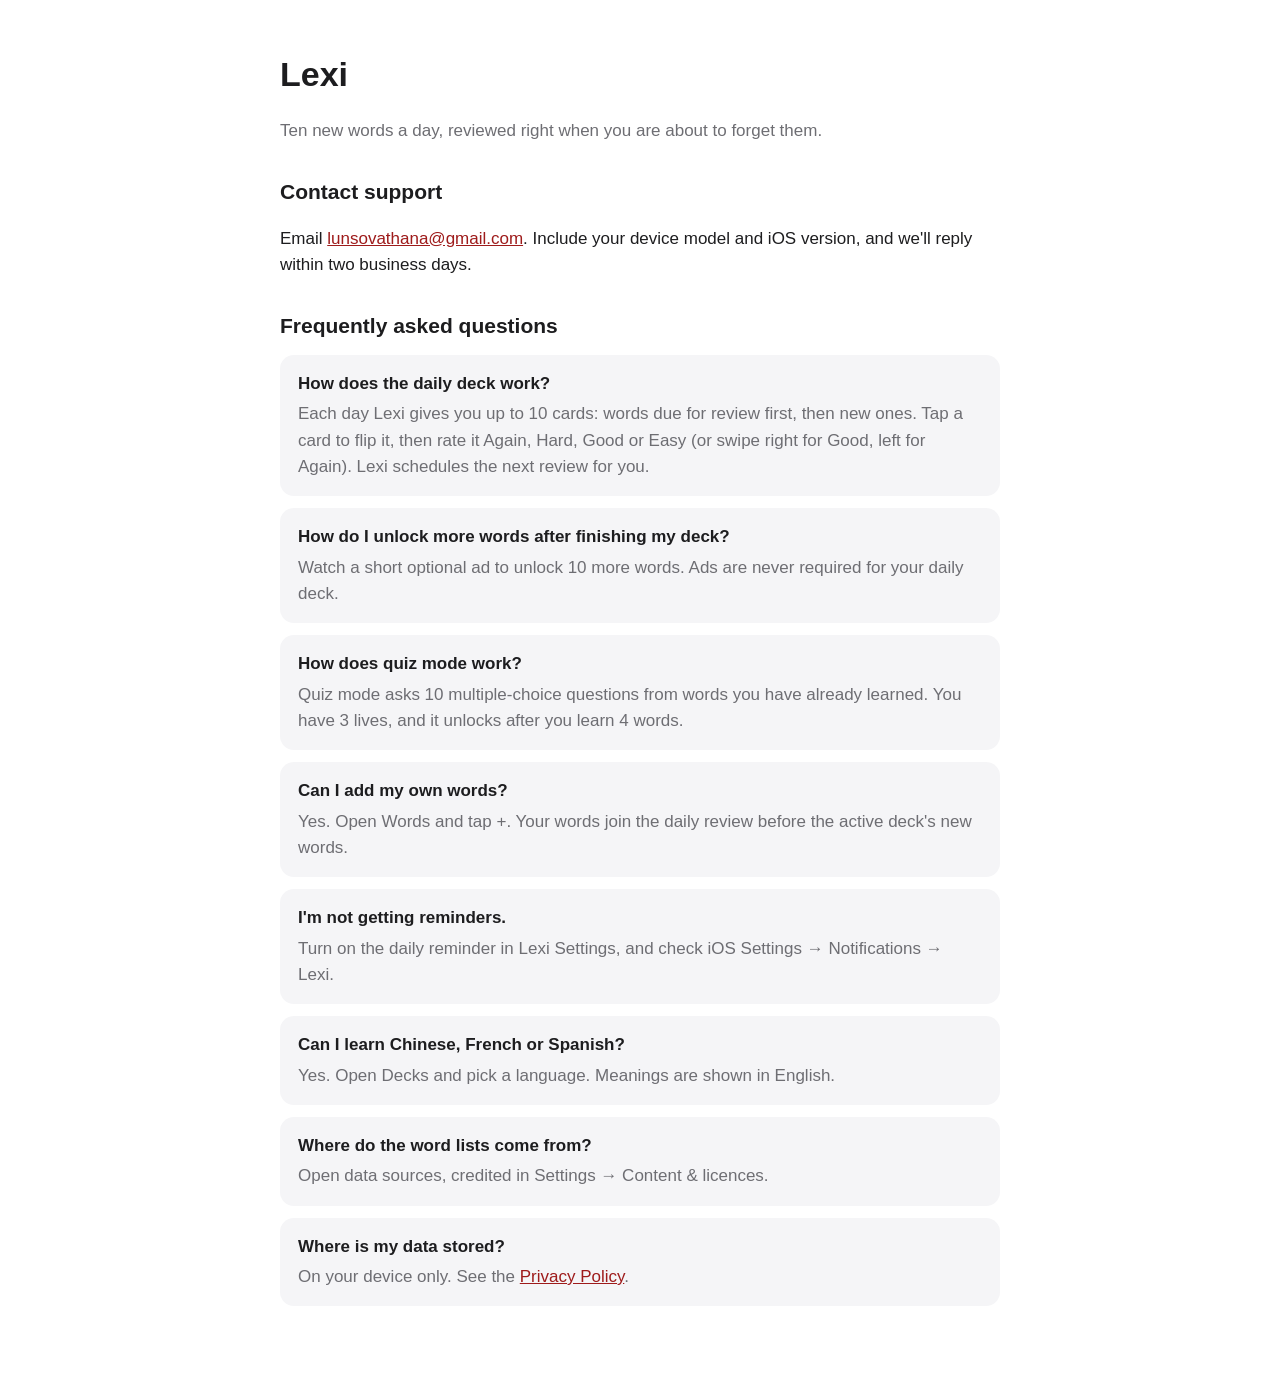
==== index.html @ 7fda782d "Add Lexi support page and privacy policy Co-Authored-By: Claude Sonnet 5.5 <noreply@anthropic.com>" ====
<!doctype html>
<html lang="en">
<head>
<meta charset="utf-8">
<meta name="viewport" content="width=device-width, initial-scale=1">
<title>Lexi – Support</title>
<style>
  :root { --text:#1d1d1f; --muted:#6e6e73; --bg:#fff; --accent:#9e1b1b; --card:#f5f5f7; }
  @media (prefers-color-scheme: dark) { :root { --text:#f5f5f7; --muted:#a1a1a6; --bg:#000; --accent:#e2705f; --card:#1c1c1e; } }
  body { margin:0; background:var(--bg); color:var(--text); font:17px/1.55 -apple-system, BlinkMacSystemFont, "Segoe UI", Roboto, sans-serif; }
  main { max-width:720px; margin:0 auto; padding:48px 20px 80px; }
  h1 { font-size:34px; margin:0 0 4px; } h2 { font-size:21px; margin:32px 0 8px; }
  .muted { color:var(--muted); } a { color:var(--accent); }
  .card { background:var(--card); border-radius:14px; padding:16px 18px; margin:12px 0; }
  .card h3 { margin:0 0 4px; font-size:17px; } .card p { margin:0; color:var(--muted); }
</style>
</head>
<body>
<main>
<h1>Lexi</h1>
<p class="muted">Ten new words a day, reviewed right when you are about to forget them.</p>

<h2>Contact support</h2>
<p>Email <a href="mailto:lunsovathana@gmail.com?subject=Lexi%20Support">lunsovathana@gmail.com</a>. Include your device model and iOS version, and we'll reply within two business days.</p>

<h2>Frequently asked questions</h2>
<div class="card"><h3>How does the daily deck work?</h3><p>Each day Lexi gives you up to 10 cards: words due for review first, then new ones. Tap a card to flip it, then rate it Again, Hard, Good or Easy (or swipe right for Good, left for Again). Lexi schedules the next review for you.</p></div>
<div class="card"><h3>How do I unlock more words after finishing my deck?</h3><p>Watch a short optional ad to unlock 10 more words. Ads are never required for your daily deck.</p></div>
<div class="card"><h3>How does quiz mode work?</h3><p>Quiz mode asks 10 multiple-choice questions from words you have already learned. You have 3 lives, and it unlocks after you learn 4 words.</p></div>
<div class="card"><h3>Can I add my own words?</h3><p>Yes. Open Words and tap +. Your words join the daily review before the active deck's new words.</p></div>
<div class="card"><h3>I'm not getting reminders.</h3><p>Turn on the daily reminder in Lexi Settings, and check iOS Settings → Notifications → Lexi.</p></div>
<div class="card"><h3>Can I learn Chinese, French or Spanish?</h3><p>Yes. Open Decks and pick a language. Meanings are shown in English.</p></div>
<div class="card"><h3>Where do the word lists come from?</h3><p>Open data sources, credited in Settings → Content &amp; licences.</p></div>
<div class="card"><h3>Where is my data stored?</h3><p>On your device only. See the <a href="privacy-policy.html">Privacy Policy</a>.</p></div>
</main>
</body>
</html>
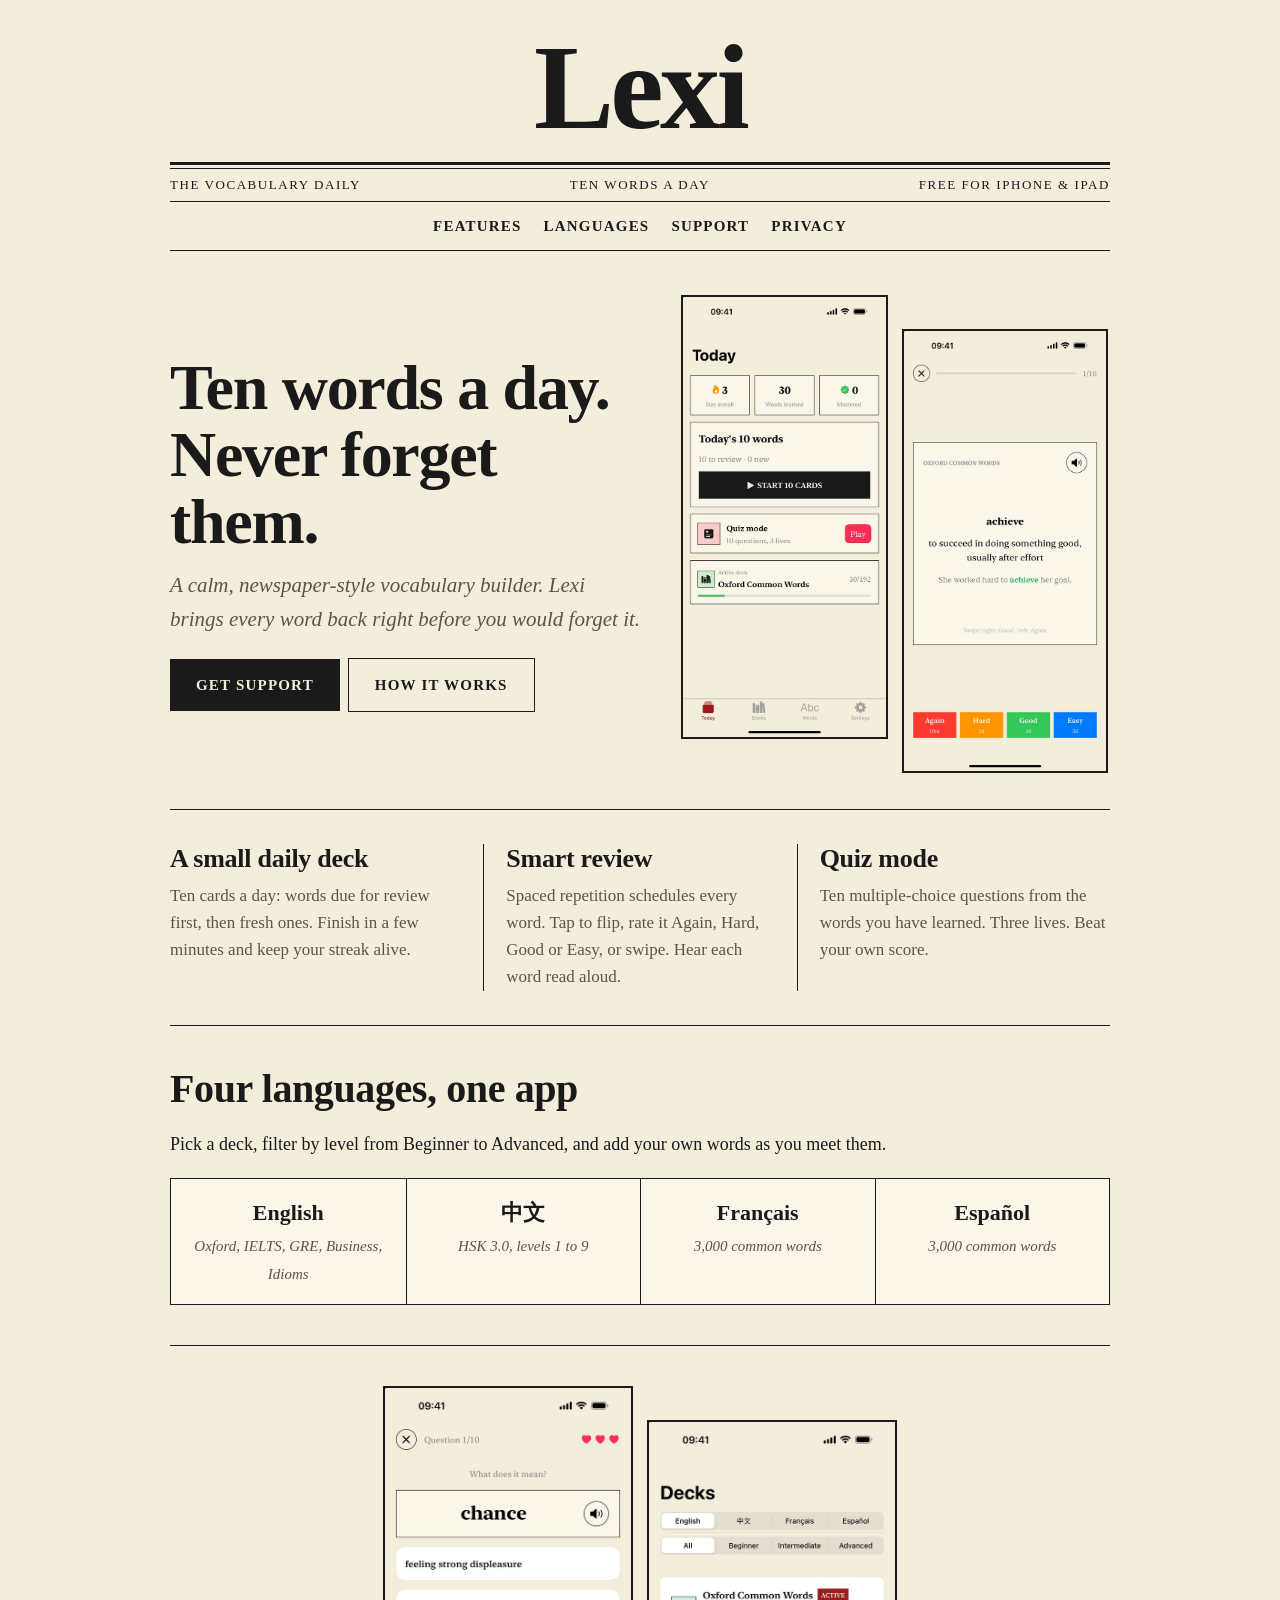
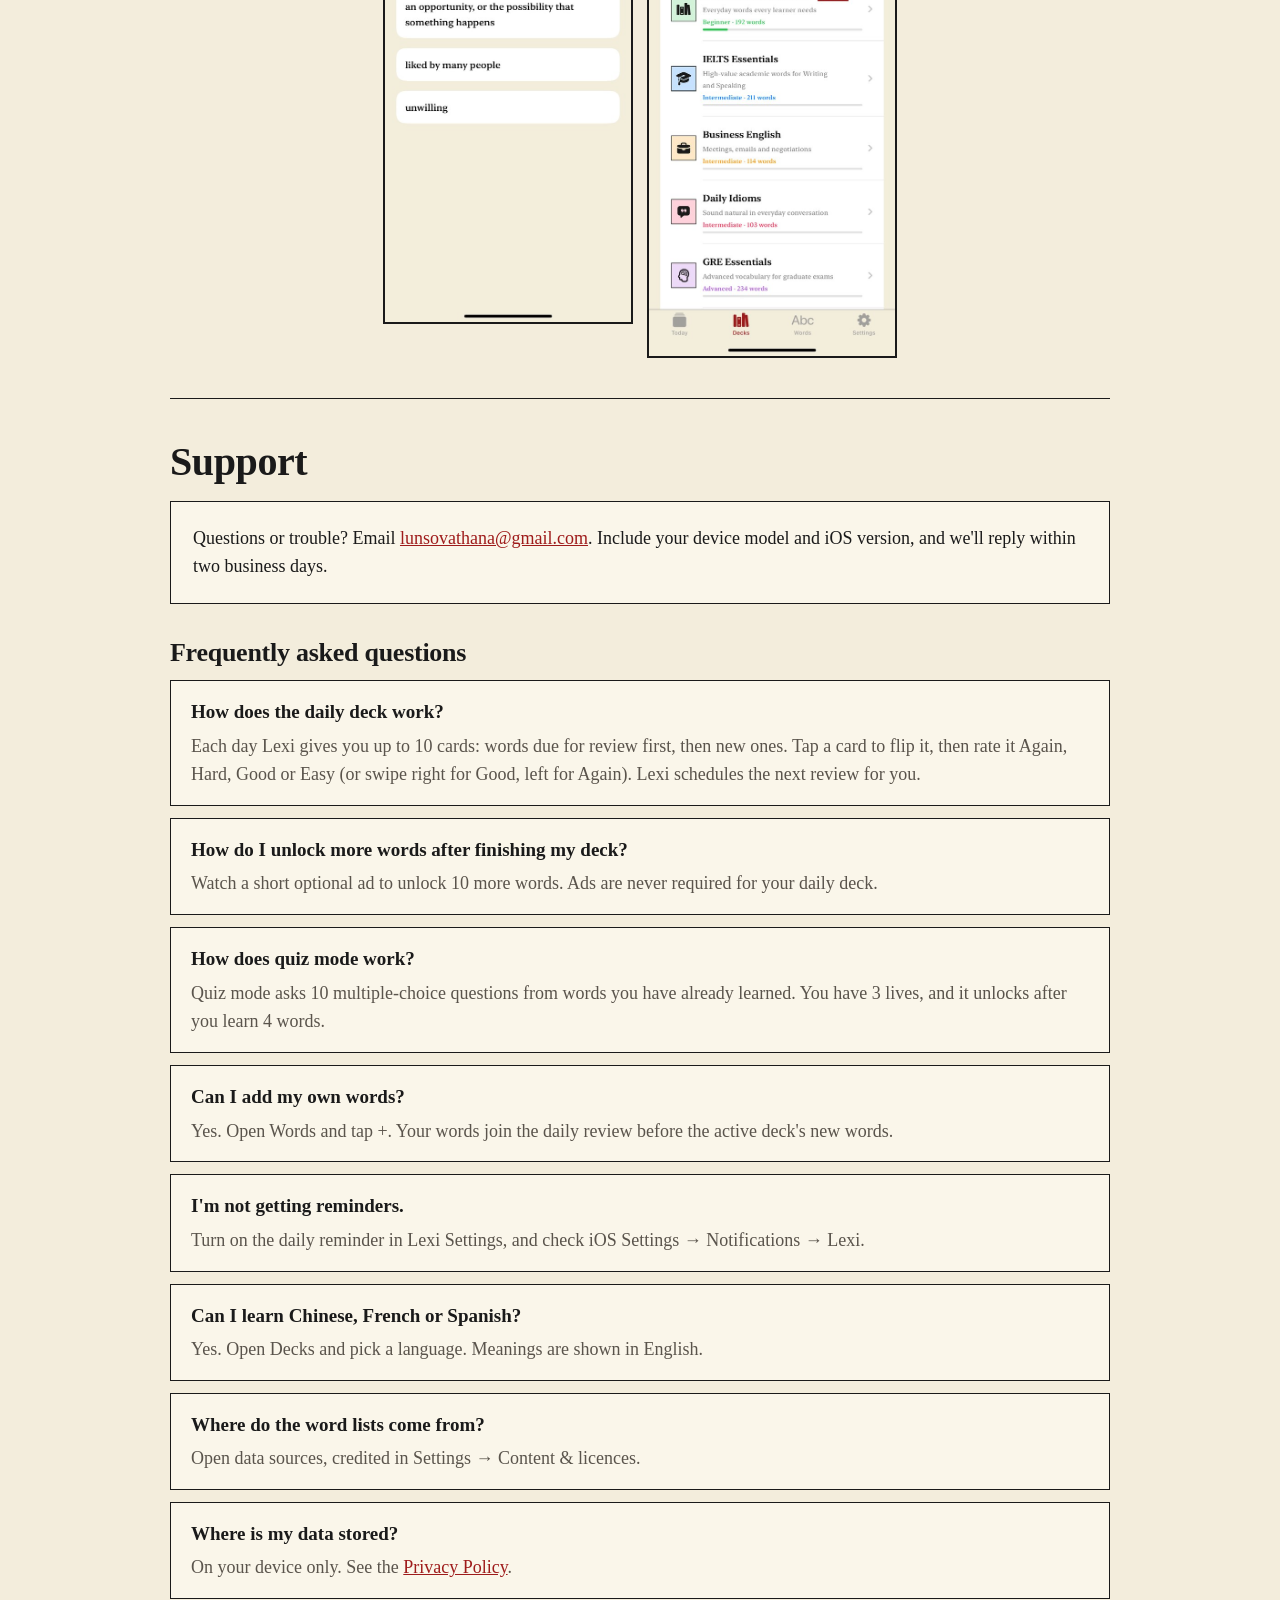
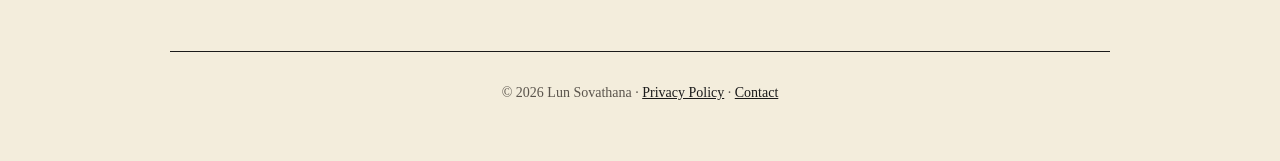
==== commit 6dd9b384: "Redesign site in the app's newspaper style Co-Authored-By: Claude Sonnet 5.5 <noreply@anthropic.com>" ====
--- a/index.html
+++ b/index.html
@@ -3,35 +3,68 @@
 <head>
 <meta charset="utf-8">
 <meta name="viewport" content="width=device-width, initial-scale=1">
-<title>Lexi – Support</title>
-<style>
-  :root { --text:#1d1d1f; --muted:#6e6e73; --bg:#fff; --accent:#9e1b1b; --card:#f5f5f7; }
-  @media (prefers-color-scheme: dark) { :root { --text:#f5f5f7; --muted:#a1a1a6; --bg:#000; --accent:#e2705f; --card:#1c1c1e; } }
-  body { margin:0; background:var(--bg); color:var(--text); font:17px/1.55 -apple-system, BlinkMacSystemFont, "Segoe UI", Roboto, sans-serif; }
-  main { max-width:720px; margin:0 auto; padding:48px 20px 80px; }
-  h1 { font-size:34px; margin:0 0 4px; } h2 { font-size:21px; margin:32px 0 8px; }
-  .muted { color:var(--muted); } a { color:var(--accent); }
-  .card { background:var(--card); border-radius:14px; padding:16px 18px; margin:12px 0; }
-  .card h3 { margin:0 0 4px; font-size:17px; } .card p { margin:0; color:var(--muted); }
-</style>
+<title>Lexi: Daily Vocabulary</title>
+<meta name="description" content="Ten new words a day, reviewed right before you forget them. Learn English, Chinese, French or Spanish with Lexi for iPhone and iPad.">
+<link rel="icon" href="img/icon.png">
+<link rel="stylesheet" href="style.css">
 </head>
 <body>
-<main>
-<h1>Lexi</h1>
-<p class="muted">Ten new words a day, reviewed right when you are about to forget them.</p>
+<div class="wrap">
+<header class="mast">
+  <p class="name">Lexi</p>
+  <div class="dateline"><span>The vocabulary daily</span><span>Ten words a day</span><span>Free for iPhone &amp; iPad</span></div>
+  <nav><a href="#features">Features</a><a href="#languages">Languages</a><a href="#support">Support</a><a href="privacy-policy.html">Privacy</a></nav>
+</header>
 
-<h2>Contact support</h2>
-<p>Email <a href="mailto:lunsovathana@gmail.com?subject=Lexi%20Support">lunsovathana@gmail.com</a>. Include your device model and iOS version, and we'll reply within two business days.</p>
+<section class="hero">
+  <div>
+    <h1>Ten words a day. Never forget them.</h1>
+    <p class="lead">A calm, newspaper-style vocabulary builder. Lexi brings every word back right before you would forget it.</p>
+    <a class="btn" href="#support">Get support</a><a class="btn alt" href="#features">How it works</a>
+  </div>
+  <div class="shots">
+    <img src="img/today.jpg" alt="Lexi's Today screen with the daily deck, streak and quiz" width="540" height="1174">
+    <img src="img/answer.jpg" alt="A Lexi flashcard showing a word, its meaning and an example sentence" width="540" height="1174">
+  </div>
+</section>
 
-<h2>Frequently asked questions</h2>
-<div class="card"><h3>How does the daily deck work?</h3><p>Each day Lexi gives you up to 10 cards: words due for review first, then new ones. Tap a card to flip it, then rate it Again, Hard, Good or Easy (or swipe right for Good, left for Again). Lexi schedules the next review for you.</p></div>
-<div class="card"><h3>How do I unlock more words after finishing my deck?</h3><p>Watch a short optional ad to unlock 10 more words. Ads are never required for your daily deck.</p></div>
-<div class="card"><h3>How does quiz mode work?</h3><p>Quiz mode asks 10 multiple-choice questions from words you have already learned. You have 3 lives, and it unlocks after you learn 4 words.</p></div>
-<div class="card"><h3>Can I add my own words?</h3><p>Yes. Open Words and tap +. Your words join the daily review before the active deck's new words.</p></div>
-<div class="card"><h3>I'm not getting reminders.</h3><p>Turn on the daily reminder in Lexi Settings, and check iOS Settings → Notifications → Lexi.</p></div>
-<div class="card"><h3>Can I learn Chinese, French or Spanish?</h3><p>Yes. Open Decks and pick a language. Meanings are shown in English.</p></div>
-<div class="card"><h3>Where do the word lists come from?</h3><p>Open data sources, credited in Settings → Content &amp; licences.</p></div>
-<div class="card"><h3>Where is my data stored?</h3><p>On your device only. See the <a href="privacy-policy.html">Privacy Policy</a>.</p></div>
-</main>
+<section class="cols" id="features">
+  <div><h2>A small daily deck</h2><p>Ten cards a day: words due for review first, then fresh ones. Finish in a few minutes and keep your streak alive.</p></div>
+  <div><h2>Smart review</h2><p>Spaced repetition schedules every word. Tap to flip, rate it Again, Hard, Good or Easy, or swipe. Hear each word read aloud.</p></div>
+  <div><h2>Quiz mode</h2><p>Ten multiple-choice questions from the words you have learned. Three lives. Beat your own score.</p></div>
+</section>
+
+<section class="band" id="languages">
+  <h2 class="big">Four languages, one app</h2>
+  <p>Pick a deck, filter by level from Beginner to Advanced, and add your own words as you meet them.</p>
+  <div class="langs">
+    <div><b>English</b><span>Oxford, IELTS, GRE, Business, Idioms</span></div>
+    <div><b>中文</b><span>HSK 3.0, levels 1 to 9</span></div>
+    <div><b>Français</b><span>3,000 common words</span></div>
+    <div><b>Español</b><span>3,000 common words</span></div>
+  </div>
+</section>
+
+<section class="band">
+  <div class="shots" style="max-width:520px;margin:0 auto"><img src="img/quiz.jpg" alt="Lexi quiz mode with three lives" width="540" height="1174"><img src="img/decks.jpg" alt="Lexi's deck list" width="540" height="1174"></div>
+</section>
+
+<section class="band" id="support">
+  <h2 class="big">Support</h2>
+  <div class="contact">Questions or trouble? Email <a href="mailto:lunsovathana@gmail.com?subject=Lexi%20Support">lunsovathana@gmail.com</a>. Include your device model and iOS version, and we'll reply within two business days.</div>
+
+  <h2 style="margin-top:34px">Frequently asked questions</h2>
+  <div class="card"><h3>How does the daily deck work?</h3><p>Each day Lexi gives you up to 10 cards: words due for review first, then new ones. Tap a card to flip it, then rate it Again, Hard, Good or Easy (or swipe right for Good, left for Again). Lexi schedules the next review for you.</p></div>
+  <div class="card"><h3>How do I unlock more words after finishing my deck?</h3><p>Watch a short optional ad to unlock 10 more words. Ads are never required for your daily deck.</p></div>
+  <div class="card"><h3>How does quiz mode work?</h3><p>Quiz mode asks 10 multiple-choice questions from words you have already learned. You have 3 lives, and it unlocks after you learn 4 words.</p></div>
+  <div class="card"><h3>Can I add my own words?</h3><p>Yes. Open Words and tap +. Your words join the daily review before the active deck's new words.</p></div>
+  <div class="card"><h3>I'm not getting reminders.</h3><p>Turn on the daily reminder in Lexi Settings, and check iOS Settings → Notifications → Lexi.</p></div>
+  <div class="card"><h3>Can I learn Chinese, French or Spanish?</h3><p>Yes. Open Decks and pick a language. Meanings are shown in English.</p></div>
+  <div class="card"><h3>Where do the word lists come from?</h3><p>Open data sources, credited in Settings → Content &amp; licences.</p></div>
+  <div class="card"><h3>Where is my data stored?</h3><p>On your device only. See the <a href="privacy-policy.html">Privacy Policy</a>.</p></div>
+</section>
+
+<footer>© 2026 Lun Sovathana · <a href="privacy-policy.html">Privacy Policy</a> · <a href="mailto:lunsovathana@gmail.com?subject=Lexi%20Support">Contact</a></footer>
+</div>
 </body>
 </html>
--- a/style.css
+++ b/style.css
@@ -0,0 +1,53 @@
+:root{--paper:#f3eddc;--card:#faf6ea;--ink:#1a1a1a;--muted:#5a544c;--red:#9e1b1b;--rule:#1a1a1a}
+@media (prefers-color-scheme:dark){:root{--paper:#1b1a17;--card:#24231f;--ink:#ede7d6;--muted:#a9a290;--red:#e2705f;--rule:#ede7d6}}
+*{box-sizing:border-box}
+html{-webkit-text-size-adjust:100%}
+body{margin:0;background:var(--paper);color:var(--ink);font:18px/1.6 "New York","Iowan Old Style","Palatino Linotype",Georgia,serif}
+a{color:var(--red)}
+.wrap{max-width:980px;margin:0 auto;padding:0 20px}
+.mast{text-align:center;padding:28px 0 0}
+.mast .name{font-size:clamp(56px,14vw,120px);font-weight:900;letter-spacing:-.03em;line-height:1;margin:0}
+.dateline{display:flex;justify-content:space-between;gap:12px;flex-wrap:wrap;font-size:13px;letter-spacing:.12em;text-transform:uppercase;
+  border-top:3px solid var(--rule);border-bottom:1px solid var(--rule);padding:8px 0 7px;margin-top:14px;position:relative}
+.dateline::before{content:"";position:absolute;left:0;right:0;top:3px;border-top:1px solid var(--rule)}
+.dateline span{position:relative;top:2px}
+nav{display:flex;justify-content:center;gap:22px;flex-wrap:wrap;padding:12px 0;border-bottom:1px solid var(--rule);font-size:15px;text-transform:uppercase;letter-spacing:.08em}
+nav a{color:var(--ink);text-decoration:none;font-weight:700}
+nav a:hover{color:var(--red)}
+.hero{display:grid;grid-template-columns:1.1fr 1fr;gap:36px;align-items:center;padding:44px 0 36px;border-bottom:1px solid var(--rule)}
+.hero h1{font-size:clamp(38px,6.4vw,64px);line-height:1.04;letter-spacing:-.02em;font-weight:900;margin:0 0 14px}
+.hero p.lead{font-size:21px;color:var(--muted);font-style:italic;margin:0 0 22px}
+.btn{display:inline-block;background:var(--ink);color:var(--paper);padding:14px 26px;text-decoration:none;text-transform:uppercase;letter-spacing:.08em;font-weight:700;font-size:15px}
+.btn.alt{background:transparent;color:var(--ink);border:1px solid var(--rule);margin-left:8px}
+.shots{display:flex;gap:14px;justify-content:center;align-items:flex-start}
+.shots img{width:48%;height:auto;border:2px solid var(--rule);display:block;background:var(--card)}
+.shots img:nth-child(2){margin-top:34px}
+.cols{display:grid;grid-template-columns:repeat(3,1fr);padding:34px 0;border-bottom:1px solid var(--rule)}
+.cols>div{padding:0 22px;border-left:1px solid var(--rule)}
+.cols>div:first-child{border-left:0;padding-left:0}.cols>div:last-child{padding-right:0}
+h2{font-size:26px;line-height:1.15;margin:0 0 8px;font-weight:900;letter-spacing:-.01em}
+h3{font-size:19px;margin:0 0 4px}
+.cols p{margin:0;color:var(--muted);font-size:17px}
+.band{padding:40px 0;border-bottom:1px solid var(--rule)}
+.band h2.big{font-size:clamp(28px,4.4vw,40px);margin-bottom:6px}
+.langs{display:grid;grid-template-columns:repeat(4,1fr);gap:0;border:1px solid var(--rule);margin-top:20px;background:var(--card)}
+.langs div{padding:16px;border-left:1px solid var(--rule);text-align:center}
+.langs div:first-child{border-left:0}
+.langs b{display:block;font-size:22px}
+.langs span{color:var(--muted);font-size:15px;font-style:italic}
+.card{background:var(--card);border:1px solid var(--rule);padding:16px 20px;margin:12px 0}
+.card p{margin:0;color:var(--muted)}
+.contact{background:var(--card);border:1px solid var(--rule);padding:22px;margin-top:16px}
+footer{padding:30px 0 56px;text-align:center;font-size:14px;color:var(--muted)}
+footer a{color:var(--ink)}
+.doc{padding:34px 0 20px;max-width:700px;margin:0 auto}
+.doc h1{font-size:clamp(34px,6vw,50px);line-height:1.05;font-weight:900;letter-spacing:-.02em;margin:0 0 6px}
+.doc h2{margin-top:30px;padding-top:14px;border-top:1px solid var(--rule)}
+.doc .meta{font-style:italic;color:var(--muted);margin:0 0 20px}
+@media(max-width:760px){
+ .hero{grid-template-columns:1fr;padding-top:30px}
+ .shots{order:-1}
+ .cols{grid-template-columns:1fr}.cols>div{border-left:0;padding:16px 0;border-top:1px solid var(--rule)}.cols>div:first-child{border-top:0}
+ .langs{grid-template-columns:1fr 1fr}.langs div:nth-child(3){border-left:0}.langs div:nth-child(n+3){border-top:1px solid var(--rule)}
+ .btn.alt{margin:10px 0 0}
+}
